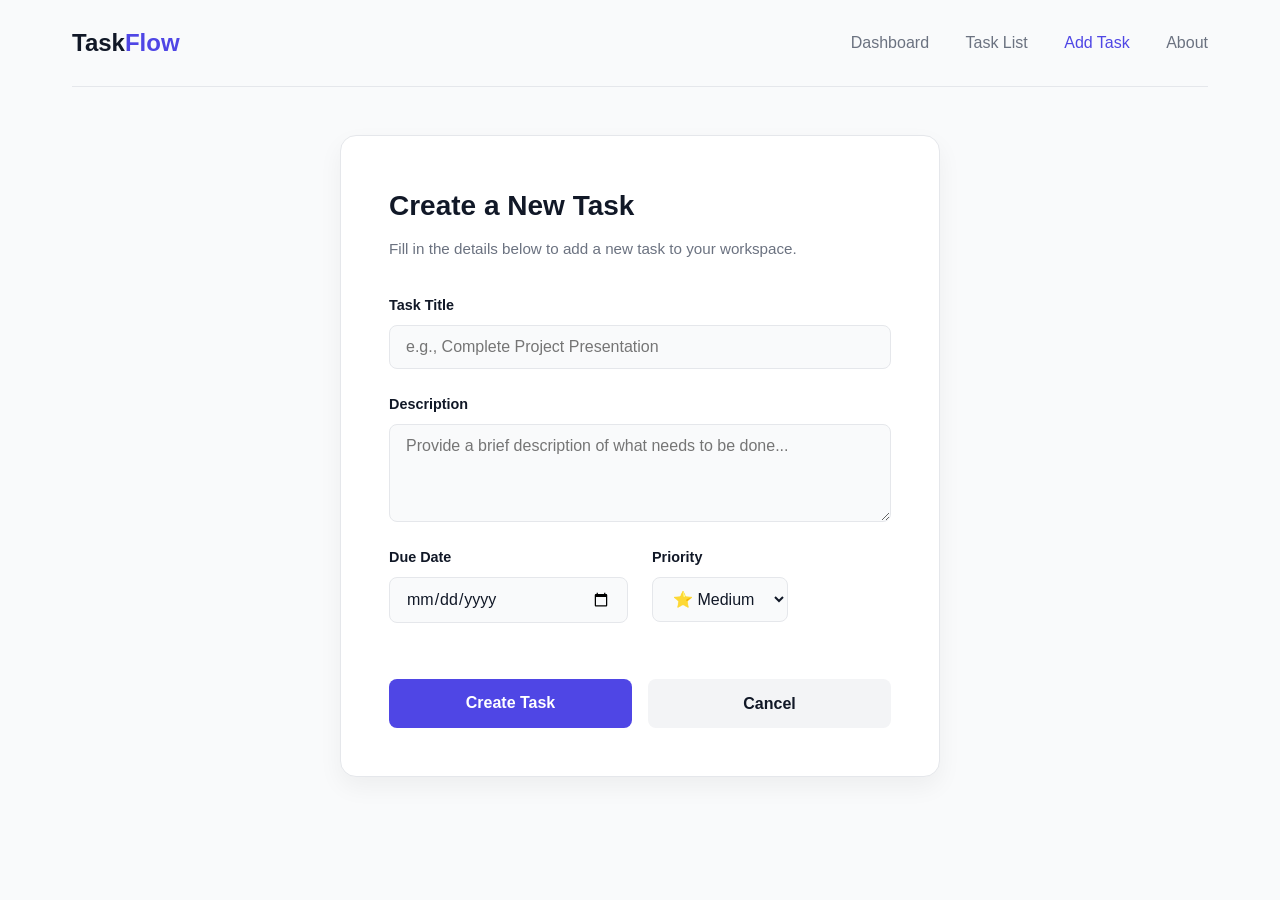
==== add-task.html @ d7b2690d "Feat: Add structure and form layout for Add Task page" ====
<!DOCTYPE html>
<html lang="en">
<head>
    <meta charset="UTF-8">
    <meta name="viewport" content="width=device-width, initial-scale=1.0">
    <title>TaskFlow - Add Task</title>
    <link rel="stylesheet" href="style.css">
</head>
<body>
    <div class="container">
        <header class="app-header">
            <div class="logo">
                <h1>Task<span>Flow</span></h1>
            </div>
            <nav class="main-nav">
                <a href="index.html">Dashboard</a>
                <a href="task-list.html">Task List</a>
                <a href="add-task.html" class="active">Add Task</a>
                <a href="about.html">About</a>
            </nav>
        </header>

        <main class="add-task-container">
            <div class="form-card">
                <h2>Create a New Task</h2>
                <p class="subtitle">Fill in the details below to add a new task to your workspace.</p>
                
                <form action="task-list.html" method="GET" class="task-form">
                    <div class="form-group">
                        <label for="title">Task Title</label>
                        <input type="text" id="title" name="title" required placeholder="e.g., Complete Project Presentation">
                    </div>

                    <div class="form-group">
                        <label for="description">Description</label>
                        <textarea id="description" name="description" rows="4" required placeholder="Provide a brief description of what needs to be done..."></textarea>
                    </div>

                    <div class="form-row">
                        <div class="form-group">
                            <label for="dueDate">Due Date</label>
                            <input type="date" id="dueDate" name="dueDate" required>
                        </div>

                        <div class="form-group">
                            <label for="priority">Priority</label>
                            <div class="select-wrapper">
                                <select id="priority" name="priority">
                                    <option value="High">🔥 High</option>
                                    <option value="Medium" selected>⭐ Medium</option>
                                    <option value="Low">🌱 Low</option>
                                </select>
                            </div>
                        </div>
                    </div>

                    <div class="form-actions">
                        <button type="submit" class="btn btn-primary">Create Task</button>
                        <a href="index.html" class="btn btn-secondary">Cancel</a>
                    </div>
                </form>
            </div>
        </main>
    </div>
</body>
</html>
---- style.css ----
:root {
    --primary-color: #4F46E5;
    --primary-hover: #4338CA;
    --secondary-color: #F3F4F6;
    --secondary-hover: #E5E7EB;
    --text-main: #111827;
    --text-muted: #6B7280;
    --bg-main: #F9FAFB;
    --card-bg: #FFFFFF;
    --border-color: #E5E7EB;
    --danger: #EF4444;
    --success: #10B981;
    --warning: #F59E0B;
}

* {
    margin: 0;
    padding: 0;
    box-sizing: border-box;
    font-family: 'Inter', -apple-system, BlinkMacSystemFont, "Segoe UI", Roboto, sans-serif;
}

body {
    background-color: var(--bg-main);
    color: var(--text-main);
    line-height: 1.6;
}

.container {
    max-width: 1200px;
    margin: 0 auto;
    padding: 0 2rem;
}

/* Header */
.app-header {
    display: flex;
    justify-content: space-between;
    align-items: center;
    padding: 1.5rem 0;
    margin-bottom: 3rem;
    border-bottom: 1px solid var(--border-color);
}

.logo h1 {
    font-size: 1.5rem;
    font-weight: 800;
    color: var(--text-main);
}

.logo span {
    color: var(--primary-color);
}

.main-nav a {
    text-decoration: none;
    color: var(--text-muted);
    font-weight: 500;
    margin-left: 2rem;
    transition: color 0.2s ease;
}

.main-nav a:hover,
.main-nav a.active {
    color: var(--primary-color);
}

/* Add Task Page Specifics */
.add-task-container {
    display: flex;
    justify-content: center;
    align-items: center;
}

.form-card {
    background: var(--card-bg);
    padding: 3rem;
    border-radius: 16px;
    box-shadow: 0 10px 25px rgba(0, 0, 0, 0.05);
    width: 100%;
    max-width: 600px;
    border: 1px solid var(--border-color);
}

.form-card h2 {
    font-size: 1.75rem;
    margin-bottom: 0.5rem;
    color: var(--text-main);
}

.subtitle {
    color: var(--text-muted);
    margin-bottom: 2rem;
    font-size: 0.95rem;
}

.task-form .form-group {
    margin-bottom: 1.5rem;
    display: flex;
    flex-direction: column;
}

.task-form label {
    font-weight: 600;
    font-size: 0.9rem;
    margin-bottom: 0.5rem;
    color: var(--text-main);
}

.task-form input,
.task-form textarea,
.task-form select {
    padding: 0.75rem 1rem;
    border: 1px solid var(--border-color);
    border-radius: 8px;
    font-size: 1rem;
    transition: border-color 0.2s ease, box-shadow 0.2s ease;
    background-color: var(--bg-main);
    color: var(--text-main);
}

.task-form input:focus,
.task-form textarea:focus,
.task-form select:focus {
    outline: none;
    border-color: var(--primary-color);
    box-shadow: 0 0 0 3px rgba(79, 70, 229, 0.1);
}

.form-row {
    display: flex;
    gap: 1.5rem;
}

.form-row .form-group {
    flex: 1;
}

.form-actions {
    display: flex;
    gap: 1rem;
    margin-top: 2rem;
}

.btn {
    padding: 0.75rem 1.5rem;
    border-radius: 8px;
    font-weight: 600;
    font-size: 1rem;
    cursor: pointer;
    text-align: center;
    text-decoration: none;
    transition: all 0.2s ease;
    border: none;
    flex: 1;
}

.btn-primary {
    background-color: var(--primary-color);
    color: white;
}

.btn-primary:hover {
    background-color: var(--primary-hover);
    transform: translateY(-1px);
    box-shadow: 0 4px 12px rgba(79, 70, 229, 0.2);
}

.btn-secondary {
    background-color: var(--secondary-color);
    color: var(--text-main);
}

.btn-secondary:hover {
    background-color: var(--secondary-hover);
}
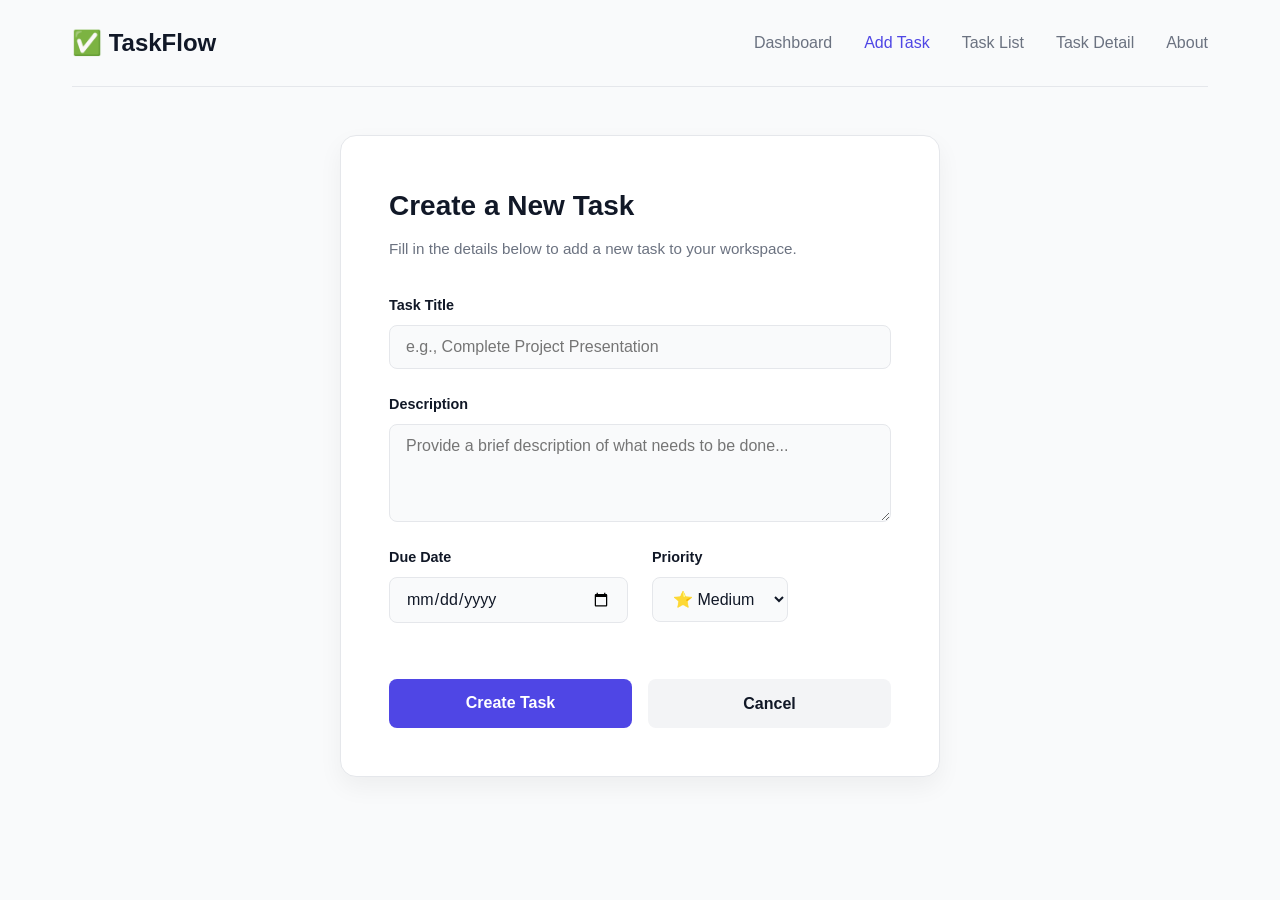
==== commit bafe3dd0: "UI: Match navigation bar with Member 4's Task Detail page" ====
--- a/add-task.html
+++ b/add-task.html
@@ -8,17 +8,17 @@
 </head>
 <body>
     <div class="container">
-        <header class="app-header">
-            <div class="logo">
-                <h1>Task<span>Flow</span></h1>
-            </div>
-            <nav class="main-nav">
-                <a href="index.html">Dashboard</a>
-                <a href="task-list.html">Task List</a>
-                <a href="add-task.html" class="active">Add Task</a>
-                <a href="about.html">About</a>
-            </nav>
-        </header>
+        <!-- ── Navigation ──────────────────────────────────────── -->
+        <nav style="display: flex; justify-content: space-between; align-items: center; padding: 1.5rem 0; margin-bottom: 3rem; border-bottom: 1px solid var(--border-color);">
+            <a href="index.html" class="brand" style="font-size: 1.5rem; font-weight: 800; text-decoration: none; color: var(--text-main);">✅ TaskFlow</a>
+            <ul style="display: flex; list-style: none; gap: 2rem;">
+                <li><a href="index.html" style="text-decoration: none; color: var(--text-muted); font-weight: 500;">Dashboard</a></li>
+                <li><a href="add-task.html" class="active" style="text-decoration: none; color: var(--primary-color); font-weight: 500;">Add Task</a></li>
+                <li><a href="task-list.html" style="text-decoration: none; color: var(--text-muted); font-weight: 500;">Task List</a></li>
+                <li><a href="task-detail.html" style="text-decoration: none; color: var(--text-muted); font-weight: 500;">Task Detail</a></li>
+                <li><a href="about.html" style="text-decoration: none; color: var(--text-muted); font-weight: 500;">About</a></li>
+            </ul>
+        </nav>
 
         <main class="add-task-container">
             <div class="form-card">
